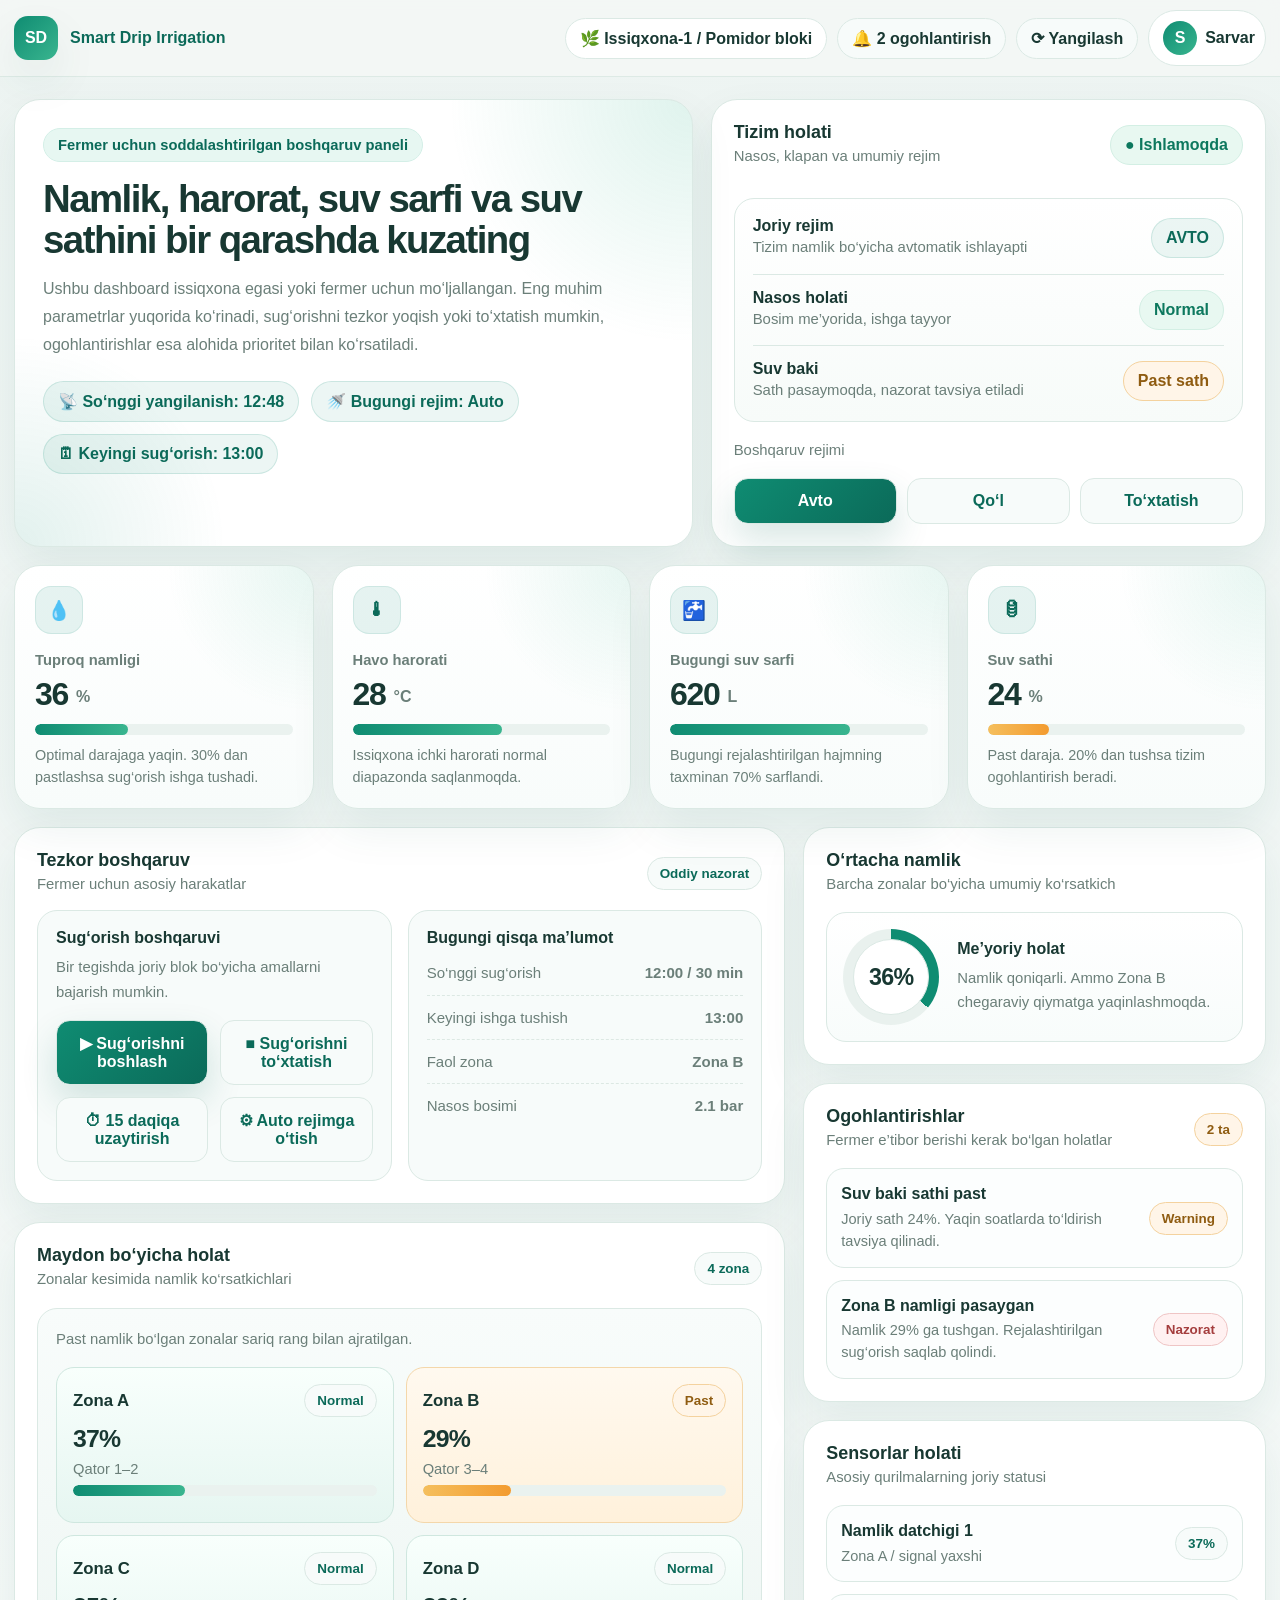
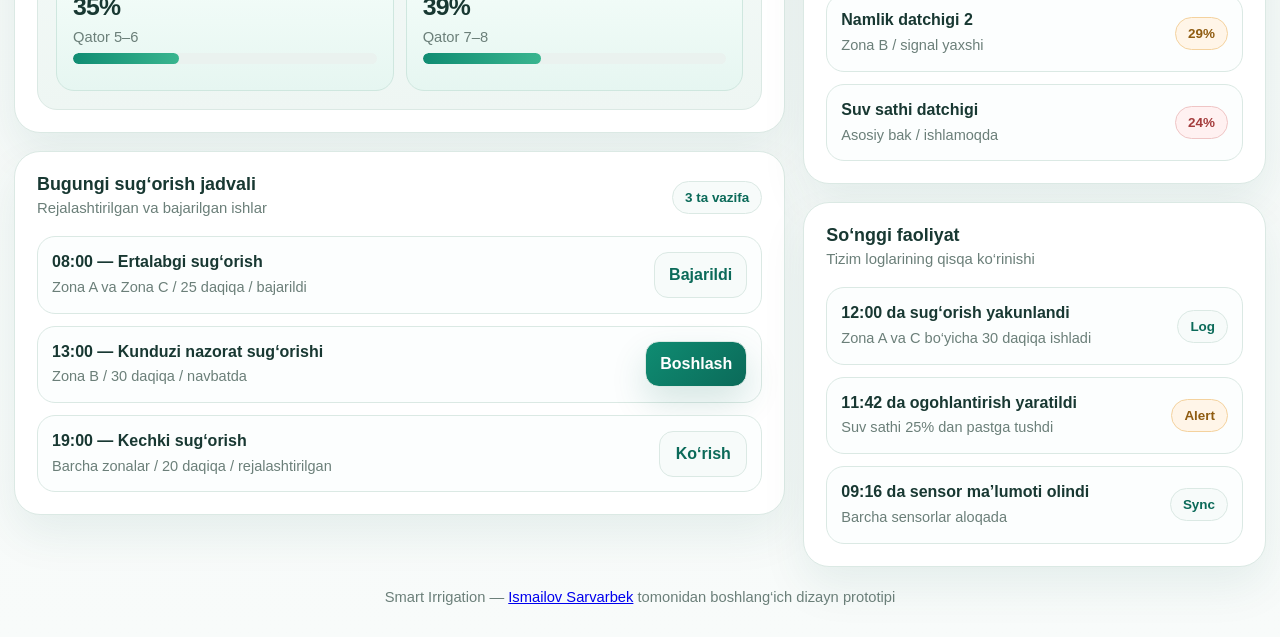
==== farmer_dashboard.html @ d33e4495 "Add files via upload" ====
<!DOCTYPE html>
<html lang="uz">
<head>
  <meta charset="UTF-8" />
  <meta name="viewport" content="width=device-width, initial-scale=1.0" />
  <title>Smart Drip Irrigation | Fermer Dashboard</title>
  <link rel="icon" href="./pic/drip_logo.png" type="image/png">
  <link rel="apple-touch-icon" href="./pic/drip_logo.png">
  <link rel="manifest" href="./pic/drip_logo.png">
  <link rel="stylesheet" href="css/style_farmer.css" />
</head>
<body>
  <header class="topbar">
    <div class="container topbar-inner">
      <a href="#" class="brand">
        <div class="brand-badge">SD</div>
        <span>Smart Drip Irrigation</span>
      </a>

      <div class="topbar-right">
        <div class="field-chip">🌿 Issiqxona-1 / Pomidor bloki</div>
        <button class="small-btn">🔔 2 ogohlantirish</button>
        <button class="small-btn">⟳ Yangilash</button>
        <div class="profile-chip">
          <div class="avatar">S</div>
          <span>Sarvar</span>
        </div>
      </div>
    </div>
  </header>

  <main class="page">
    <div class="container">
      <section class="hero">
        <div class="card hero-main">
          <div class="eyebrow">Fermer uchun soddalashtirilgan boshqaruv paneli</div>
          <h1>Namlik, harorat, suv sarfi va suv sathini bir qarashda kuzating</h1>
          <p>
            Ushbu dashboard issiqxona egasi yoki fermer uchun mo‘ljallangan. Eng muhim parametrlar yuqorida ko‘rinadi,
            sug‘orishni tezkor yoqish yoki to‘xtatish mumkin, ogohlantirishlar esa alohida prioritet bilan ko‘rsatiladi.
          </p>
          <div class="hero-meta">
            <div class="mode-pill">📡 So‘nggi yangilanish: 12:48</div>
            <div class="mode-pill">🚿 Bugungi rejim: Auto</div>
            <div class="mode-pill">🗓 Keyingi sug‘orish: 13:00</div>
          </div>
        </div>

        <aside class="card hero-side">
          <div class="card-head">
            <div>
              <h2>Tizim holati</h2>
              <div class="subtext">Nasos, klapan va umumiy rejim</div>
            </div>
            <div class="status-badge">● Ishlamoqda</div>
          </div>

          <div class="system-status">
            <div class="system-row">
              <div>
                <strong>Joriy rejim</strong>
                <div class="subtext">Tizim namlik bo‘yicha avtomatik ishlayapti</div>
              </div>
              <div class="mode-pill">AVTO</div>
            </div>
            <div class="system-row">
              <div>
                <strong>Nasos holati</strong>
                <div class="subtext">Bosim me’yorida, ishga tayyor</div>
              </div>
              <div class="status-badge">Normal</div>
            </div>
            <div class="system-row">
              <div>
                <strong>Suv baki</strong>
                <div class="subtext">Sath pasaymoqda, nazorat tavsiya etiladi</div>
              </div>
              <div class="status-badge warning">Past sath</div>
            </div>
          </div>

          <div>
            <div class="subtext" style="margin-bottom:10px;">Boshqaruv rejimi</div>
            <div class="toggle-group">
              <button class="active">Avto</button>
              <button>Qo‘l</button>
              <button>To‘xtatish</button>
            </div>
          </div>
        </aside>
      </section>

      <section class="grid stats-grid">
        <article class="card stat-card">
          <div class="icon">💧</div>
          <label>Tuproq namligi</label>
          <div class="value"><strong>36</strong><span>%</span></div>
          <div class="progress"><i style="width:36%"></i></div>
          <div class="stat-note">Optimal darajaga yaqin. 30% dan pastlashsa sug‘orish ishga tushadi.</div>
        </article>

        <article class="card stat-card">
          <div class="icon">🌡</div>
          <label>Havo harorati</label>
          <div class="value"><strong>28</strong><span>°C</span></div>
          <div class="progress"><i style="width:58%"></i></div>
          <div class="stat-note">Issiqxona ichki harorati normal diapazonda saqlanmoqda.</div>
        </article>

        <article class="card stat-card">
          <div class="icon">🚰</div>
          <label>Bugungi suv sarfi</label>
          <div class="value"><strong>620</strong><span>L</span></div>
          <div class="progress"><i style="width:70%"></i></div>
          <div class="stat-note">Bugungi rejalashtirilgan hajmning taxminan 70% sarflandi.</div>
        </article>

        <article class="card stat-card">
          <div class="icon">🛢</div>
          <label>Suv sathi</label>
          <div class="value"><strong>24</strong><span>%</span></div>
          <div class="progress warning"><i style="width:24%"></i></div>
          <div class="stat-note">Past daraja. 20% dan tushsa tizim ogohlantirish beradi.</div>
        </article>
      </section>

      <section class="grid content-grid">
        <div class="grid">
          <article class="card panel">
            <div class="card-head">
              <div>
                <h3>Tezkor boshqaruv</h3>
                <div class="subtext">Fermer uchun asosiy harakatlar</div>
              </div>
              <div class="tag">Oddiy nazorat</div>
            </div>

            <div class="control-layout">
              <div class="box">
                <strong>Sug‘orish boshqaruvi</strong>
                <div class="subtext" style="margin-top:8px;">Bir tegishda joriy blok bo‘yicha amallarni bajarish mumkin.</div>
                <div class="action-grid">
                  <button class="action-btn primary">▶ Sug‘orishni boshlash</button>
                  <button class="action-btn secondary">■ Sug‘orishni to‘xtatish</button>
                  <button class="action-btn secondary">⏱ 15 daqiqa uzaytirish</button>
                  <button class="action-btn secondary">⚙ Auto rejimga o‘tish</button>
                </div>
              </div>

              <div class="box">
                <strong>Bugungi qisqa ma’lumot</strong>
                <ul class="muted-list">
                  <li><span>So‘nggi sug‘orish</span><strong>12:00 / 30 min</strong></li>
                  <li><span>Keyingi ishga tushish</span><strong>13:00</strong></li>
                  <li><span>Faol zona</span><strong>Zona B</strong></li>
                  <li><span>Nasos bosimi</span><strong>2.1 bar</strong></li>
                </ul>
              </div>
            </div>
          </article>

          <article class="card panel">
            <div class="card-head">
              <div>
                <h3>Maydon bo‘yicha holat</h3>
                <div class="subtext">Zonalar kesimida namlik ko‘rsatkichlari</div>
              </div>
              <div class="tag">4 zona</div>
            </div>

            <div class="field-visual">
              <div class="subtext">Past namlik bo‘lgan zonalar sariq rang bilan ajratilgan.</div>
              <div class="field-map">
                <div class="zone">
                  <div class="zone-top">
                    <strong>Zona A</strong>
                    <div class="tag">Normal</div>
                  </div>
                  <div class="moisture">37%</div>
                  <span>Qator 1–2</span>
                  <div class="progress"><i style="width:37%"></i></div>
                </div>

                <div class="zone low">
                  <div class="zone-top">
                    <strong>Zona B</strong>
                    <div class="tag warn">Past</div>
                  </div>
                  <div class="moisture">29%</div>
                  <span>Qator 3–4</span>
                  <div class="progress warning"><i style="width:29%"></i></div>
                </div>

                <div class="zone">
                  <div class="zone-top">
                    <strong>Zona C</strong>
                    <div class="tag">Normal</div>
                  </div>
                  <div class="moisture">35%</div>
                  <span>Qator 5–6</span>
                  <div class="progress"><i style="width:35%"></i></div>
                </div>

                <div class="zone">
                  <div class="zone-top">
                    <strong>Zona D</strong>
                    <div class="tag">Normal</div>
                  </div>
                  <div class="moisture">39%</div>
                  <span>Qator 7–8</span>
                  <div class="progress"><i style="width:39%"></i></div>
                </div>
              </div>
            </div>
          </article>

          <article class="card panel">
            <div class="card-head">
              <div>
                <h3>Bugungi sug‘orish jadvali</h3>
                <div class="subtext">Rejalashtirilgan va bajarilgan ishlar</div>
              </div>
              <div class="tag">3 ta vazifa</div>
            </div>

            <div class="schedule-list">
              <div class="schedule-item">
                <div class="item-main">
                  <strong>08:00 — Ertalabgi sug‘orish</strong>
                  <span>Zona A va Zona C / 25 daqiqa / bajarildi</span>
                </div>
                <button class="schedule-action">Bajarildi</button>
              </div>

              <div class="schedule-item">
                <div class="item-main">
                  <strong>13:00 — Kunduzi nazorat sug‘orishi</strong>
                  <span>Zona B / 30 daqiqa / navbatda</span>
                </div>
                <button class="schedule-action primary">Boshlash</button>
              </div>

              <div class="schedule-item">
                <div class="item-main">
                  <strong>19:00 — Kechki sug‘orish</strong>
                  <span>Barcha zonalar / 20 daqiqa / rejalashtirilgan</span>
                </div>
                <button class="schedule-action">Ko‘rish</button>
              </div>
            </div>
          </article>
        </div>

        <aside class="aside-grid">
          <article class="card panel">
            <div class="card-head">
              <div>
                <h3>O‘rtacha namlik</h3>
                <div class="subtext">Barcha zonalar bo‘yicha umumiy ko‘rsatkich</div>
              </div>
            </div>

            <div class="ring-wrap">
              <div class="ring"><b>36%</b></div>
              <div>
                <strong>Me’yoriy holat</strong>
                <div class="subtext" style="margin-top:8px;">
                  Namlik qoniqarli. Ammo Zona B chegaraviy qiymatga yaqinlashmoqda.
                </div>
              </div>
            </div>
          </article>

          <article class="card panel">
            <div class="card-head">
              <div>
                <h3>Ogohlantirishlar</h3>
                <div class="subtext">Fermer e’tibor berishi kerak bo‘lgan holatlar</div>
              </div>
              <div class="tag warn">2 ta</div>
            </div>

            <div class="alerts-list">
              <div class="alert-item">
                <div class="item-main">
                  <strong>Suv baki sathi past</strong>
                  <span>Joriy sath 24%. Yaqin soatlarda to‘ldirish tavsiya qilinadi.</span>
                </div>
                <div class="tag warn">Warning</div>
              </div>

              <div class="alert-item">
                <div class="item-main">
                  <strong>Zona B namligi pasaygan</strong>
                  <span>Namlik 29% ga tushgan. Rejalashtirilgan sug‘orish saqlab qolindi.</span>
                </div>
                <div class="tag danger">Nazorat</div>
              </div>
            </div>
          </article>

          <article class="card panel">
            <div class="card-head">
              <div>
                <h3>Sensorlar holati</h3>
                <div class="subtext">Asosiy qurilmalarning joriy statusi</div>
              </div>
            </div>

            <div class="sensor-list">
              <div class="sensor-item">
                <div class="item-main">
                  <strong>Namlik datchigi 1</strong>
                  <span>Zona A / signal yaxshi</span>
                </div>
                <div class="tag">37%</div>
              </div>
              <div class="sensor-item">
                <div class="item-main">
                  <strong>Namlik datchigi 2</strong>
                  <span>Zona B / signal yaxshi</span>
                </div>
                <div class="tag warn">29%</div>
              </div>
              <div class="sensor-item">
                <div class="item-main">
                  <strong>Suv sathi datchigi</strong>
                  <span>Asosiy bak / ishlamoqda</span>
                </div>
                <div class="tag danger">24%</div>
              </div>
            </div>
          </article>

          <article class="card panel">
            <div class="card-head">
              <div>
                <h3>So‘nggi faoliyat</h3>
                <div class="subtext">Tizim loglarining qisqa ko‘rinishi</div>
              </div>
            </div>

            <div class="activity-list">
              <div class="activity-item">
                <div class="item-main">
                  <strong>12:00 da sug‘orish yakunlandi</strong>
                  <span>Zona A va C bo‘yicha 30 daqiqa ishladi</span>
                </div>
                <div class="tag">Log</div>
              </div>

              <div class="activity-item">
                <div class="item-main">
                  <strong>11:42 da ogohlantirish yaratildi</strong>
                  <span>Suv sathi 25% dan pastga tushdi</span>
                </div>
                <div class="tag warn">Alert</div>
              </div>

              <div class="activity-item">
                <div class="item-main">
                  <strong>09:16 da sensor ma’lumoti olindi</strong>
                  <span>Barcha sensorlar aloqada</span>
                </div>
                <div class="tag">Sync</div>
              </div>
            </div>
          </article>
        </aside>
      </section>

      <div class="footer-note">
        Smart Irrigation — <a href="https://t.me/ismailovsarvarbek">Ismailov Sarvarbek</a> tomonidan boshlang‘ich dizayn prototipi
      </div>
    </div>
  </main>
</body>
</html>
---- css/style_farmer.css ----
:root {
      --bg: #f3f7f6;
      --panel: #ffffff;
      --panel-soft: #f7fbfa;
      --panel-tint: #eef7f4;
      --text: #183832;
      --muted: #6b7f79;
      --line: #dbe9e4;
      --primary: #0f8c72;
      --primary-dark: #0b6a59;
      --primary-soft: #e7f7f2;
      --accent: #39b58f;
      --warning: #f3a236;
      --warning-soft: #fff5e8;
      --danger: #df5959;
      --danger-soft: #fff1f1;
      --success: #1fa971;
      --shadow: 0 20px 45px rgba(15, 86, 73, 0.08);
      --radius-xl: 26px;
      --radius-lg: 20px;
      --radius-md: 16px;
      --radius-sm: 12px;
    }

    * {
      box-sizing: border-box;
      margin: 0;
      padding: 0;
    }

    html {
      scroll-behavior: smooth;
    }

    body {
      font-family: Inter, Arial, Helvetica, sans-serif;
      background: linear-gradient(180deg, #edf4f2 0%, #f8fbfa 100%);
      color: var(--text);
    }

    button,
    input,
    select {
      font: inherit;
    }

    .container {
      width: min(1380px, calc(100% - 28px));
      margin: 0 auto;
    }

    .topbar {
      position: sticky;
      top: 0;
      z-index: 50;
      backdrop-filter: blur(10px);
      background: rgba(243, 247, 246, 0.92);
      border-bottom: 1px solid rgba(219, 233, 228, 0.9);
    }

    .topbar-inner {
      min-height: 76px;
      display: flex;
      align-items: center;
      justify-content: space-between;
      gap: 18px;
      padding: 10px 0;
    }

    .brand {
      display: flex;
      align-items: center;
      gap: 12px;
      font-weight: 800;
      color: var(--primary-dark);
      text-decoration: none;
    }

    .brand-badge {
      width: 44px;
      height: 44px;
      display: grid;
      place-items: center;
      border-radius: 14px;
      background: linear-gradient(135deg, var(--primary), var(--accent));
      color: white;
      box-shadow: var(--shadow);
      font-weight: 800;
    }

    .topbar-right {
      display: flex;
      align-items: center;
      gap: 10px;
      flex-wrap: wrap;
    }

    .field-chip,
    .profile-chip,
    .small-btn,
    .mode-pill,
    .status-badge,
    .tag {
      display: inline-flex;
      align-items: center;
      gap: 8px;
      border-radius: 999px;
      padding: 10px 14px;
      border: 1px solid var(--line);
      background: var(--panel);
      color: var(--text);
      font-weight: 700;
      text-decoration: none;
      white-space: nowrap;
    }

    .small-btn {
      cursor: pointer;
      background: var(--panel-soft);
      transition: 0.25s ease;
    }

    .small-btn:hover,
    .action-btn:hover,
    .toggle-group button:hover,
    .schedule-action:hover {
      transform: translateY(-1px);
    }

    .profile-chip {
      padding-right: 10px;
    }

    .avatar {
      width: 34px;
      height: 34px;
      border-radius: 50%;
      background: linear-gradient(135deg, var(--primary), var(--accent));
      color: white;
      display: grid;
      place-items: center;
      font-weight: 800;
    }

    .page {
      padding: 22px 0 32px;
    }

    .hero {
      display: grid;
      grid-template-columns: 1.1fr 0.9fr;
      gap: 18px;
      margin-bottom: 18px;
    }

    .card {
      background: var(--panel);
      border: 1px solid var(--line);
      border-radius: var(--radius-xl);
      box-shadow: var(--shadow);
    }

    .hero-main {
      padding: 28px;
      position: relative;
      overflow: hidden;
      background:
        radial-gradient(circle at right top, rgba(57, 181, 143, 0.16), transparent 30%),
        radial-gradient(circle at left bottom, rgba(15, 140, 114, 0.12), transparent 26%),
        var(--panel);
    }

    .eyebrow {
      display: inline-flex;
      align-items: center;
      gap: 8px;
      padding: 8px 14px;
      border-radius: 999px;
      background: var(--primary-soft);
      border: 1px solid #d4efe7;
      color: var(--primary-dark);
      font-size: 0.92rem;
      font-weight: 800;
      margin-bottom: 16px;
    }

    h1 {
      font-size: clamp(1.9rem, 3vw, 2.8rem);
      line-height: 1.08;
      letter-spacing: -0.04em;
      margin-bottom: 14px;
      max-width: 680px;
    }

    .hero-main p {
      font-size: 1rem;
      line-height: 1.75;
      color: var(--muted);
      max-width: 720px;
    }

    .hero-meta {
      margin-top: 22px;
      display: flex;
      flex-wrap: wrap;
      gap: 12px;
    }

    .hero-side {
      padding: 22px;
      display: grid;
      gap: 16px;
      align-content: start;
    }

    .card-head {
      display: flex;
      align-items: center;
      justify-content: space-between;
      gap: 12px;
      margin-bottom: 14px;
    }

    .card-head h2,
    .card-head h3 {
      font-size: 1.12rem;
      line-height: 1.2;
    }

    .subtext {
      color: var(--muted);
      line-height: 1.65;
      font-size: 0.93rem;
    }

    .system-status {
      border: 1px solid var(--line);
      background: linear-gradient(180deg, #ffffff 0%, #f7fbf9 100%);
      border-radius: var(--radius-lg);
      padding: 18px;
    }

    .system-row {
      display: flex;
      align-items: center;
      justify-content: space-between;
      gap: 12px;
      flex-wrap: wrap;
    }

    .system-row + .system-row {
      margin-top: 14px;
      padding-top: 14px;
      border-top: 1px solid var(--line);
    }

    .status-badge {
      background: #e8f8f1;
      color: #0d785e;
      border-color: #d3efe4;
    }

    .status-badge.warning {
      background: var(--warning-soft);
      color: #8f5c11;
      border-color: #f4d29e;
    }

    .mode-pill {
      background: rgba(15, 140, 114, 0.08);
      color: var(--primary-dark);
      border-color: rgba(15, 140, 114, 0.15);
    }

    .toggle-group {
      display: grid;
      grid-template-columns: repeat(3, 1fr);
      gap: 10px;
      margin-top: 16px;
    }

    .toggle-group button,
    .action-btn,
    .schedule-action {
      border: none;
      border-radius: 14px;
      padding: 13px 14px;
      font-weight: 800;
      cursor: pointer;
      transition: 0.25s ease;
    }

    .toggle-group button.active,
    .action-btn.primary,
    .schedule-action.primary {
      background: linear-gradient(135deg, var(--primary), var(--primary-dark));
      color: white;
      box-shadow: 0 16px 35px rgba(11, 106, 89, 0.16);
    }

    .toggle-group button {
      background: var(--panel-soft);
      color: var(--primary-dark);
      border: 1px solid var(--line);
    }

    .grid {
      display: grid;
      gap: 18px;
    }

    .stats-grid {
      grid-template-columns: repeat(4, 1fr);
      margin-bottom: 18px;
    }

    .stat-card {
      padding: 20px;
      position: relative;
      overflow: hidden;
      min-height: 165px;
      background:
        radial-gradient(circle at right top, rgba(57, 181, 143, 0.12), transparent 38%),
        linear-gradient(180deg, #ffffff 0%, #f8fcfb 100%);
    }

    .stat-card .icon {
      width: 48px;
      height: 48px;
      border-radius: 16px;
      display: grid;
      place-items: center;
      background: rgba(15, 140, 114, 0.1);
      color: var(--primary-dark);
      font-size: 1.2rem;
      font-weight: 900;
      margin-bottom: 18px;
      border: 1px solid rgba(15, 140, 114, 0.11);
    }

    .stat-card label {
      display: block;
      color: var(--muted);
      font-size: 0.92rem;
      font-weight: 700;
      margin-bottom: 10px;
    }

    .stat-card .value {
      display: flex;
      align-items: end;
      gap: 8px;
      margin-bottom: 14px;
    }

    .stat-card .value strong {
      font-size: 2rem;
      line-height: 1;
      letter-spacing: -0.04em;
    }

    .stat-card .value span {
      color: var(--muted);
      font-weight: 700;
      padding-bottom: 4px;
    }

    .progress {
      height: 11px;
      background: #eaf2ef;
      border-radius: 999px;
      overflow: hidden;
      margin-bottom: 10px;
    }

    .progress > i {
      display: block;
      height: 100%;
      border-radius: inherit;
      background: linear-gradient(90deg, var(--primary), var(--accent));
    }

    .progress.warning > i {
      background: linear-gradient(90deg, #f5bf5d, #f39b2f);
    }

    .stat-note {
      color: var(--muted);
      font-size: 0.9rem;
      line-height: 1.5;
    }

    .content-grid {
      grid-template-columns: 1.25fr 0.75fr;
      align-items: start;
    }

    .panel {
      padding: 22px;
    }

    .control-layout {
      display: grid;
      grid-template-columns: 1fr 1fr;
      gap: 16px;
      margin-top: 14px;
    }

    .box {
      border: 1px solid var(--line);
      border-radius: var(--radius-lg);
      background: var(--panel-soft);
      padding: 18px;
    }

    .action-grid {
      display: grid;
      grid-template-columns: repeat(2, 1fr);
      gap: 12px;
      margin-top: 16px;
    }

    .action-btn {
      background: white;
      border: 1px solid var(--line);
      color: var(--primary-dark);
      display: flex;
      align-items: center;
      justify-content: center;
      gap: 10px;
    }

    .action-btn.secondary {
      background: var(--panel-soft);
    }

    .field-visual {
      margin-top: 16px;
      border: 1px solid var(--line);
      border-radius: var(--radius-lg);
      background: linear-gradient(180deg, #f8fcfb 0%, #eef6f3 100%);
      padding: 18px;
    }

    .field-map {
      display: grid;
      grid-template-columns: repeat(2, 1fr);
      gap: 12px;
      margin-top: 16px;
    }

    .zone {
      border-radius: 18px;
      border: 1px solid #cfe7df;
      background: linear-gradient(180deg, #f8fffc 0%, #e6f6f1 100%);
      padding: 16px;
      min-height: 120px;
      display: grid;
      gap: 8px;
    }

    .zone.low {
      background: linear-gradient(180deg, #fff9ef 0%, #fff1db 100%);
      border-color: #f4d7aa;
    }

    .zone-top {
      display: flex;
      align-items: center;
      justify-content: space-between;
      gap: 10px;
    }

    .zone strong {
      font-size: 1.05rem;
    }

    .zone span {
      color: var(--muted);
      font-size: 0.92rem;
    }

    .zone .moisture {
      font-size: 1.55rem;
      font-weight: 800;
      letter-spacing: -0.03em;
    }

    .schedule-list,
    .alerts-list,
    .activity-list,
    .sensor-list {
      display: grid;
      gap: 12px;
      margin-top: 16px;
    }

    .schedule-item,
    .alert-item,
    .activity-item,
    .sensor-item {
      display: flex;
      align-items: center;
      justify-content: space-between;
      gap: 12px;
      border: 1px solid var(--line);
      border-radius: 18px;
      padding: 14px;
      background: #fcfefe;
    }

    .item-main strong {
      display: block;
      margin-bottom: 4px;
      line-height: 1.35;
    }

    .item-main span {
      color: var(--muted);
      font-size: 0.91rem;
      line-height: 1.5;
    }

    .schedule-action {
      background: var(--panel-soft);
      color: var(--primary-dark);
      border: 1px solid var(--line);
      min-width: 88px;
    }

    .tag {
      padding: 8px 12px;
      font-size: 0.84rem;
      background: var(--panel-soft);
      color: var(--primary-dark);
    }

    .tag.warn {
      background: var(--warning-soft);
      color: #8f5c11;
      border-color: #f4d29e;
    }

    .tag.danger {
      background: var(--danger-soft);
      color: #a43d3d;
      border-color: #efc5c5;
    }

    .aside-grid {
      display: grid;
      gap: 18px;
    }

    .ring-wrap {
      display: flex;
      align-items: center;
      gap: 18px;
      padding: 16px;
      border-radius: 20px;
      border: 1px solid var(--line);
      background: linear-gradient(180deg, #ffffff 0%, #f8fcfb 100%);
      margin-top: 16px;
    }

    .ring {
      width: 96px;
      height: 96px;
      border-radius: 50%;
      background: conic-gradient(var(--primary) 0 36%, #e9f1ee 36% 100%);
      display: grid;
      place-items: center;
      position: relative;
      flex: 0 0 auto;
    }

    .ring::after {
      content: "";
      position: absolute;
      inset: 10px;
      border-radius: 50%;
      background: white;
      border: 1px solid var(--line);
    }

    .ring b {
      position: relative;
      z-index: 1;
      font-size: 1.45rem;
      letter-spacing: -0.03em;
    }

    .muted-list {
      list-style: none;
      display: grid;
      gap: 10px;
      margin-top: 14px;
    }

    .muted-list li {
      display: flex;
      justify-content: space-between;
      gap: 12px;
      color: var(--muted);
      font-size: 0.94rem;
      line-height: 1.55;
      padding-bottom: 10px;
      border-bottom: 1px dashed #dce8e3;
    }

    .muted-list li:last-child {
      border-bottom: none;
      padding-bottom: 0;
    }

    .footer-note {
      margin-top: 22px;
      color: var(--muted);
      font-size: 0.92rem;
      text-align: center;
    }

    @media (max-width: 1200px) {
      .hero,
      .content-grid,
      .stats-grid {
        grid-template-columns: 1fr 1fr;
      }

      .stats-grid {
        grid-template-columns: repeat(2, 1fr);
      }
    }

    @media (max-width: 900px) {
      .hero,
      .content-grid,
      .control-layout,
      .field-map {
        grid-template-columns: 1fr;
      }

      .action-grid,
      .toggle-group {
        grid-template-columns: 1fr;
      }
    }

    @media (max-width: 640px) {
      .container {
        width: min(100% - 18px, 100%);
      }

      .topbar-inner {
        align-items: flex-start;
      }

      .hero-main,
      .hero-side,
      .panel,
      .stat-card {
        padding: 18px;
      }

      .stats-grid {
        grid-template-columns: 1fr;
      }

      .topbar-right {
        width: 100%;
      }

      .field-chip,
      .profile-chip,
      .small-btn {
        width: 100%;
        justify-content: center;
      }
    }
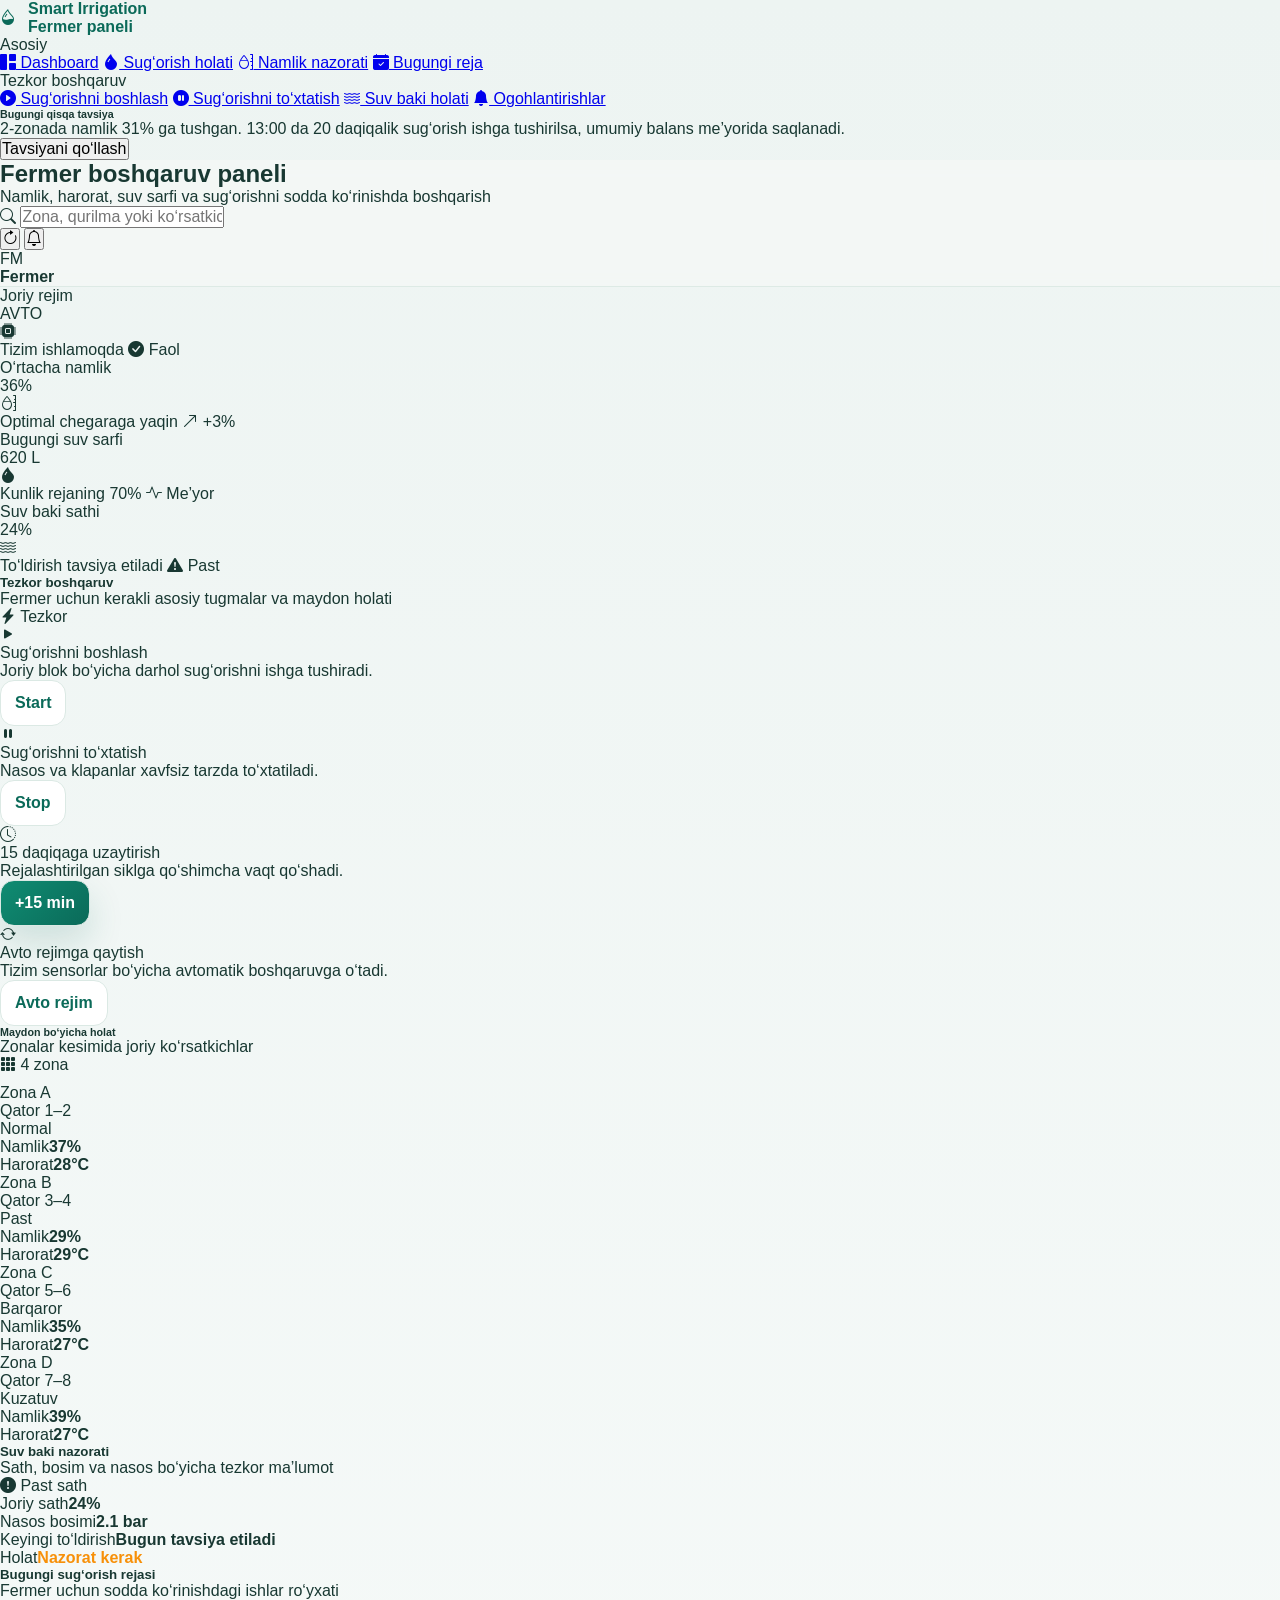
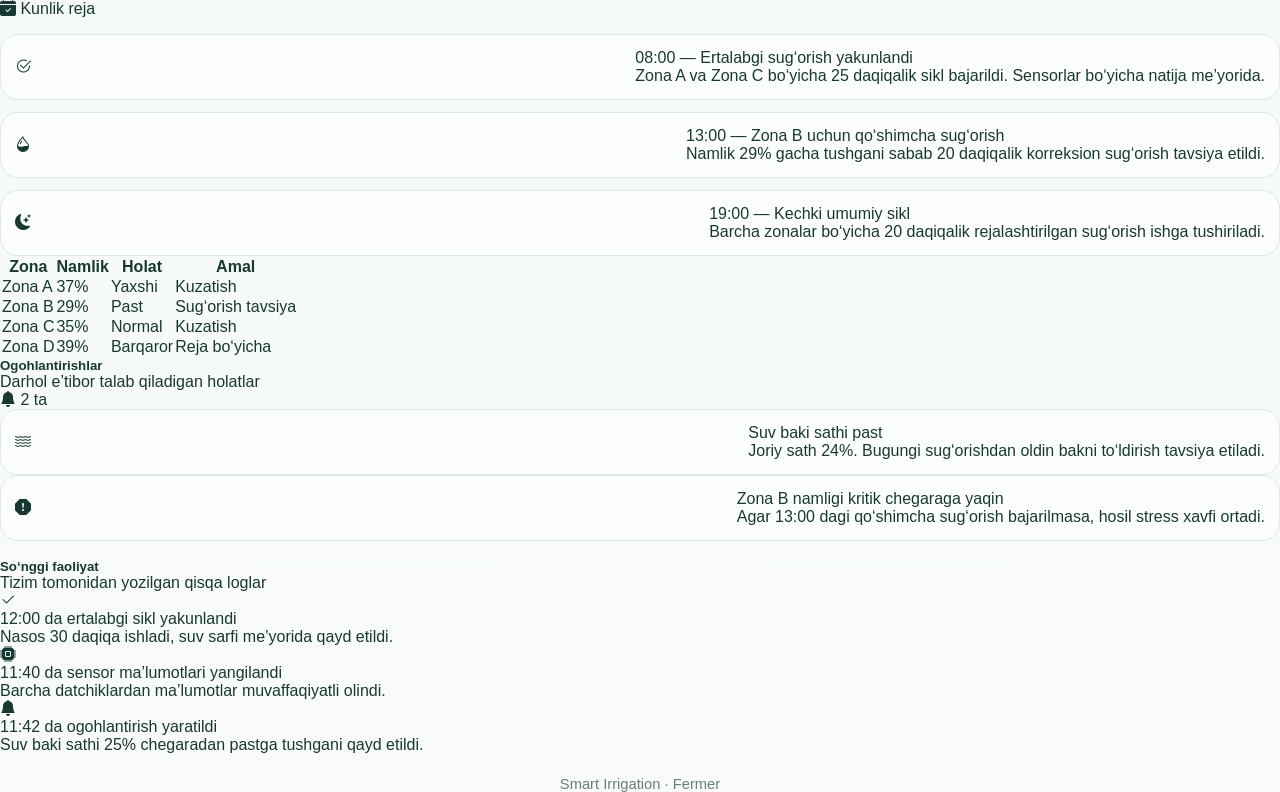
==== commit b8f921ff: "updated" ====
--- a/farmer_dashboard.html
+++ b/farmer_dashboard.html
@@ -1,378 +1,409 @@
 <!DOCTYPE html>
 <html lang="uz">
 <head>
-  <meta charset="UTF-8" />
-  <meta name="viewport" content="width=device-width, initial-scale=1.0" />
-  <title>Smart Drip Irrigation | Fermer Dashboard</title>
+  <meta charset="UTF-8">
+  <meta name="viewport" content="width=device-width, initial-scale=1.0">
+  <title>Fermer boshqaruv paneli</title>
+  <link rel="preconnect" href="https://fonts.googleapis.com">
+  <link rel="preconnect" href="https://fonts.gstatic.com" crossorigin>
+  <link href="https://fonts.googleapis.com/css2?family=Inter:wght@400;500;600;700;800&display=swap" rel="stylesheet">
+  <link href="https://cdn.jsdelivr.net/npm/bootstrap-icons@1.11.3/font/bootstrap-icons.css" rel="stylesheet">
   <link rel="icon" href="./pic/drip_logo.png" type="image/png">
-  <link rel="apple-touch-icon" href="./pic/drip_logo.png">
-  <link rel="manifest" href="./pic/drip_logo.png">
-  <link rel="stylesheet" href="css/style_farmer.css" />
+  <link rel="stylesheet" href="./css/style_farmer.css">
 </head>
 <body>
-  <header class="topbar">
-    <div class="container topbar-inner">
-      <a href="#" class="brand">
-        <div class="brand-badge">SD</div>
-        <span>Smart Drip Irrigation</span>
-      </a>
-
-      <div class="topbar-right">
-        <div class="field-chip">🌿 Issiqxona-1 / Pomidor bloki</div>
-        <button class="small-btn">🔔 2 ogohlantirish</button>
-        <button class="small-btn">⟳ Yangilash</button>
-        <div class="profile-chip">
-          <div class="avatar">S</div>
-          <span>Sarvar</span>
-        </div>
-      </div>
-    </div>
-  </header>
-
-  <main class="page">
-    <div class="container">
-      <section class="hero">
-        <div class="card hero-main">
-          <div class="eyebrow">Fermer uchun soddalashtirilgan boshqaruv paneli</div>
-          <h1>Namlik, harorat, suv sarfi va suv sathini bir qarashda kuzating</h1>
-          <p>
-            Ushbu dashboard issiqxona egasi yoki fermer uchun mo‘ljallangan. Eng muhim parametrlar yuqorida ko‘rinadi,
-            sug‘orishni tezkor yoqish yoki to‘xtatish mumkin, ogohlantirishlar esa alohida prioritet bilan ko‘rsatiladi.
-          </p>
-          <div class="hero-meta">
-            <div class="mode-pill">📡 So‘nggi yangilanish: 12:48</div>
-            <div class="mode-pill">🚿 Bugungi rejim: Auto</div>
-            <div class="mode-pill">🗓 Keyingi sug‘orish: 13:00</div>
-          </div>
-        </div>
-
-        <aside class="card hero-side">
-          <div class="card-head">
-            <div>
-              <h2>Tizim holati</h2>
-              <div class="subtext">Nasos, klapan va umumiy rejim</div>
-            </div>
-            <div class="status-badge">● Ishlamoqda</div>
-          </div>
-
-          <div class="system-status">
-            <div class="system-row">
-              <div>
-                <strong>Joriy rejim</strong>
-                <div class="subtext">Tizim namlik bo‘yicha avtomatik ishlayapti</div>
-              </div>
-              <div class="mode-pill">AVTO</div>
-            </div>
-            <div class="system-row">
-              <div>
-                <strong>Nasos holati</strong>
-                <div class="subtext">Bosim me’yorida, ishga tayyor</div>
-              </div>
-              <div class="status-badge">Normal</div>
-            </div>
-            <div class="system-row">
-              <div>
-                <strong>Suv baki</strong>
-                <div class="subtext">Sath pasaymoqda, nazorat tavsiya etiladi</div>
-              </div>
-              <div class="status-badge warning">Past sath</div>
-            </div>
-          </div>
-
-          <div>
-            <div class="subtext" style="margin-bottom:10px;">Boshqaruv rejimi</div>
-            <div class="toggle-group">
-              <button class="active">Avto</button>
-              <button>Qo‘l</button>
-              <button>To‘xtatish</button>
-            </div>
-          </div>
-        </aside>
-      </section>
-
-      <section class="grid stats-grid">
-        <article class="card stat-card">
-          <div class="icon">💧</div>
-          <label>Tuproq namligi</label>
-          <div class="value"><strong>36</strong><span>%</span></div>
-          <div class="progress"><i style="width:36%"></i></div>
-          <div class="stat-note">Optimal darajaga yaqin. 30% dan pastlashsa sug‘orish ishga tushadi.</div>
-        </article>
-
-        <article class="card stat-card">
-          <div class="icon">🌡</div>
-          <label>Havo harorati</label>
-          <div class="value"><strong>28</strong><span>°C</span></div>
-          <div class="progress"><i style="width:58%"></i></div>
-          <div class="stat-note">Issiqxona ichki harorati normal diapazonda saqlanmoqda.</div>
-        </article>
-
-        <article class="card stat-card">
-          <div class="icon">🚰</div>
-          <label>Bugungi suv sarfi</label>
-          <div class="value"><strong>620</strong><span>L</span></div>
-          <div class="progress"><i style="width:70%"></i></div>
-          <div class="stat-note">Bugungi rejalashtirilgan hajmning taxminan 70% sarflandi.</div>
-        </article>
-
-        <article class="card stat-card">
-          <div class="icon">🛢</div>
-          <label>Suv sathi</label>
-          <div class="value"><strong>24</strong><span>%</span></div>
-          <div class="progress warning"><i style="width:24%"></i></div>
-          <div class="stat-note">Past daraja. 20% dan tushsa tizim ogohlantirish beradi.</div>
-        </article>
-      </section>
-
-      <section class="grid content-grid">
-        <div class="grid">
-          <article class="card panel">
-            <div class="card-head">
-              <div>
-                <h3>Tezkor boshqaruv</h3>
-                <div class="subtext">Fermer uchun asosiy harakatlar</div>
-              </div>
-              <div class="tag">Oddiy nazorat</div>
-            </div>
-
-            <div class="control-layout">
-              <div class="box">
-                <strong>Sug‘orish boshqaruvi</strong>
-                <div class="subtext" style="margin-top:8px;">Bir tegishda joriy blok bo‘yicha amallarni bajarish mumkin.</div>
-                <div class="action-grid">
-                  <button class="action-btn primary">▶ Sug‘orishni boshlash</button>
-                  <button class="action-btn secondary">■ Sug‘orishni to‘xtatish</button>
-                  <button class="action-btn secondary">⏱ 15 daqiqa uzaytirish</button>
-                  <button class="action-btn secondary">⚙ Auto rejimga o‘tish</button>
-                </div>
-              </div>
-
-              <div class="box">
-                <strong>Bugungi qisqa ma’lumot</strong>
-                <ul class="muted-list">
-                  <li><span>So‘nggi sug‘orish</span><strong>12:00 / 30 min</strong></li>
-                  <li><span>Keyingi ishga tushish</span><strong>13:00</strong></li>
-                  <li><span>Faol zona</span><strong>Zona B</strong></li>
-                  <li><span>Nasos bosimi</span><strong>2.1 bar</strong></li>
-                </ul>
-              </div>
-            </div>
-          </article>
-
-          <article class="card panel">
-            <div class="card-head">
-              <div>
-                <h3>Maydon bo‘yicha holat</h3>
-                <div class="subtext">Zonalar kesimida namlik ko‘rsatkichlari</div>
-              </div>
-              <div class="tag">4 zona</div>
-            </div>
-
-            <div class="field-visual">
-              <div class="subtext">Past namlik bo‘lgan zonalar sariq rang bilan ajratilgan.</div>
-              <div class="field-map">
-                <div class="zone">
-                  <div class="zone-top">
-                    <strong>Zona A</strong>
-                    <div class="tag">Normal</div>
+  <div class="layout">
+    <aside class="sidebar">
+      <div class="brand">
+        <div class="brand-logo"><i class="bi bi-droplet-half"></i></div>
+        <div>
+          <h4>Smart Irrigation</h4>
+          <span>Fermer paneli</span>
+        </div>
+      </div>
+
+      <div class="menu-title">Asosiy</div>
+      <a class="nav-link active" href="#"><i class="bi bi-grid-1x2-fill"></i> Dashboard</a>
+      <a class="nav-link" href="#"><i class="bi bi-droplet-fill"></i> Sug‘orish holati</a>
+      <a class="nav-link" href="#"><i class="bi bi-moisture"></i> Namlik nazorati</a>
+      <a class="nav-link" href="#"><i class="bi bi-calendar-check-fill"></i> Bugungi reja</a>
+
+      <div class="menu-title">Tezkor boshqaruv</div>
+      <a class="nav-link" href="#"><i class="bi bi-play-circle-fill"></i> Sug‘orishni boshlash</a>
+      <a class="nav-link" href="#"><i class="bi bi-pause-circle-fill"></i> Sug‘orishni to‘xtatish</a>
+      <a class="nav-link" href="#"><i class="bi bi-water"></i> Suv baki holati</a>
+      <a class="nav-link" href="#"><i class="bi bi-bell-fill"></i> Ogohlantirishlar</a>
+
+      <div class="sidebar-card">
+        <h6>Bugungi qisqa tavsiya</h6>
+        <p>2-zonada namlik 31% ga tushgan. 13:00 da 20 daqiqalik sug‘orish ishga tushirilsa, umumiy balans me’yorida saqlanadi.</p>
+        <button type="button" class="btn-white">Tavsiyani qo‘llash</button>
+      </div>
+    </aside>
+
+    <main class="main">
+      <div class="topbar">
+        <div class="page-title">
+          <h2>Fermer boshqaruv paneli</h2>
+          <p>Namlik, harorat, suv sarfi va sug‘orishni sodda ko‘rinishda boshqarish</p>
+        </div>
+
+        <div class="search-box">
+          <i class="bi bi-search"></i>
+          <input type="text" placeholder="Zona, qurilma yoki ko‘rsatkich qidiring...">
+        </div>
+
+        <div class="actions">
+          <button class="icon-btn" aria-label="Yangilash"><i class="bi bi-arrow-clockwise"></i></button>
+          <button class="icon-btn" aria-label="Bildirishnomalar"><i class="bi bi-bell"></i><span class="notif-dot"></span></button>
+          <div class="profile-pill">
+            <div class="profile-avatar">FM</div>
+            <div>
+              <div style="font-weight: 700;">Fermer</div>
+            </div>
+          </div>
+        </div>
+      </div>
+
+      <div class="grid-4">
+        <div class="dash-card metric-card primary">
+          <div class="metric-top">
+            <div>
+              <div class="metric-label">Joriy rejim</div>
+              <div class="metric-value">AVTO</div>
+            </div>
+            <div class="metric-icon"><i class="bi bi-cpu-fill"></i></div>
+          </div>
+          <div class="metric-foot">
+            <span>Tizim ishlamoqda</span>
+            <span><i class="bi bi-check-circle-fill"></i> Faol</span>
+          </div>
+        </div>
+
+        <div class="dash-card metric-card success">
+          <div class="metric-top">
+            <div>
+              <div class="metric-label">O‘rtacha namlik</div>
+              <div class="metric-value">36%</div>
+            </div>
+            <div class="metric-icon"><i class="bi bi-moisture"></i></div>
+          </div>
+          <div class="metric-foot">
+            <span>Optimal chegaraga yaqin</span>
+            <span><i class="bi bi-arrow-up-right"></i> +3%</span>
+          </div>
+        </div>
+
+        <div class="dash-card metric-card warning">
+          <div class="metric-top">
+            <div>
+              <div class="metric-label">Bugungi suv sarfi</div>
+              <div class="metric-value">620 L</div>
+            </div>
+            <div class="metric-icon"><i class="bi bi-droplet-fill"></i></div>
+          </div>
+          <div class="metric-foot">
+            <span>Kunlik rejaning 70%</span>
+            <span><i class="bi bi-activity"></i> Me’yor</span>
+          </div>
+        </div>
+
+        <div class="dash-card metric-card purple">
+          <div class="metric-top">
+            <div>
+              <div class="metric-label">Suv baki sathi</div>
+              <div class="metric-value">24%</div>
+            </div>
+            <div class="metric-icon"><i class="bi bi-water"></i></div>
+          </div>
+          <div class="metric-foot">
+            <span>To‘ldirish tavsiya etiladi</span>
+            <span><i class="bi bi-exclamation-triangle-fill"></i> Past</span>
+          </div>
+        </div>
+      </div>
+
+      <div class="grid-2">
+        <div class="dash-card">
+          <div class="section-title">
+            <div>
+              <h5>Tezkor boshqaruv</h5>
+              <p>Fermer uchun kerakli asosiy tugmalar va maydon holati</p>
+            </div>
+            <span class="chip primary"><i class="bi bi-lightning-charge-fill"></i> Tezkor</span>
+          </div>
+
+          <div class="quick-actions">
+            <div class="action-tile">
+              <div class="tile-icon success"><i class="bi bi-play-fill"></i></div>
+              <div class="action-content">
+                <div class="action-body">
+                  <div class="tile-title">Sug‘orishni boshlash</div>
+                  <div class="tile-text">Joriy blok bo‘yicha darhol sug‘orishni ishga tushiradi.</div>
+                </div>
+                <button type="button" class="action-btn success">Start</button>
+              </div>
+            </div>
+            <div class="action-tile">
+              <div class="tile-icon warning"><i class="bi bi-pause-fill"></i></div>
+              <div class="action-content">
+                <div class="action-body">
+                  <div class="tile-title">Sug‘orishni to‘xtatish</div>
+                  <div class="tile-text">Nasos va klapanlar xavfsiz tarzda to‘xtatiladi.</div>
+                </div>
+                <button type="button" class="action-btn warning">Stop</button>
+              </div>
+            </div>
+            <div class="action-tile">
+              <div class="tile-icon primary"><i class="bi bi-clock-history"></i></div>
+              <div class="action-content">
+                <div class="action-body">
+                  <div class="tile-title">15 daqiqaga uzaytirish</div>
+                  <div class="tile-text">Rejalashtirilgan siklga qo‘shimcha vaqt qo‘shadi.</div>
+                </div>
+                <button type="button" class="action-btn primary">+15 min</button>
+              </div>
+            </div>
+            <div class="action-tile">
+              <div class="tile-icon purple"><i class="bi bi-arrow-repeat"></i></div>
+              <div class="action-content">
+                <div class="action-body">
+                  <div class="tile-title">Avto rejimga qaytish</div>
+                  <div class="tile-text">Tizim sensorlar bo‘yicha avtomatik boshqaruvga o‘tadi.</div>
+                </div>
+                <button type="button" class="action-btn purple">Avto rejim</button>
+              </div>
+            </div>
+          </div>
+
+          <div class="farm-visual">
+            <div class="section-title" style="margin-bottom: 10px;">
+              <div>
+                <h6>Maydon bo‘yicha holat</h6>
+                <p>Zonalar kesimida joriy ko‘rsatkichlar</p>
+              </div>
+              <span class="chip success"><i class="bi bi-grid-3x3-gap-fill"></i> 4 zona</span>
+            </div>
+
+            <div class="field-grid">
+              <div class="zone-card">
+                <div class="zone-head">
+                  <div>
+                    <div class="zone-name">Zona A</div>
+                    <div class="zone-sub">Qator 1–2</div>
                   </div>
-                  <div class="moisture">37%</div>
-                  <span>Qator 1–2</span>
-                  <div class="progress"><i style="width:37%"></i></div>
-                </div>
-
-                <div class="zone low">
-                  <div class="zone-top">
-                    <strong>Zona B</strong>
-                    <div class="tag warn">Past</div>
+                  <span class="chip success">Normal</span>
+                </div>
+                <div class="zone-metrics">
+                  <div class="zone-metric"><span>Namlik</span><strong>37%</strong></div>
+                  <div class="zone-metric"><span>Harorat</span><strong>28°C</strong></div>
+                </div>
+              </div>
+
+              <div class="zone-card">
+                <div class="zone-head">
+                  <div>
+                    <div class="zone-name">Zona B</div>
+                    <div class="zone-sub">Qator 3–4</div>
                   </div>
-                  <div class="moisture">29%</div>
-                  <span>Qator 3–4</span>
-                  <div class="progress warning"><i style="width:29%"></i></div>
-                </div>
-
-                <div class="zone">
-                  <div class="zone-top">
-                    <strong>Zona C</strong>
-                    <div class="tag">Normal</div>
+                  <span class="chip warning">Past</span>
+                </div>
+                <div class="zone-metrics">
+                  <div class="zone-metric"><span>Namlik</span><strong>29%</strong></div>
+                  <div class="zone-metric"><span>Harorat</span><strong>29°C</strong></div>
+                </div>
+              </div>
+
+              <div class="zone-card">
+                <div class="zone-head">
+                  <div>
+                    <div class="zone-name">Zona C</div>
+                    <div class="zone-sub">Qator 5–6</div>
                   </div>
-                  <div class="moisture">35%</div>
-                  <span>Qator 5–6</span>
-                  <div class="progress"><i style="width:35%"></i></div>
-                </div>
-
-                <div class="zone">
-                  <div class="zone-top">
-                    <strong>Zona D</strong>
-                    <div class="tag">Normal</div>
-                  </div>
-                  <div class="moisture">39%</div>
-                  <span>Qator 7–8</span>
-                  <div class="progress"><i style="width:39%"></i></div>
-                </div>
-              </div>
-            </div>
-          </article>
-
-          <article class="card panel">
-            <div class="card-head">
-              <div>
-                <h3>Bugungi sug‘orish jadvali</h3>
-                <div class="subtext">Rejalashtirilgan va bajarilgan ishlar</div>
-              </div>
-              <div class="tag">3 ta vazifa</div>
-            </div>
-
-            <div class="schedule-list">
-              <div class="schedule-item">
-                <div class="item-main">
-                  <strong>08:00 — Ertalabgi sug‘orish</strong>
-                  <span>Zona A va Zona C / 25 daqiqa / bajarildi</span>
-                </div>
-                <button class="schedule-action">Bajarildi</button>
-              </div>
-
-              <div class="schedule-item">
-                <div class="item-main">
-                  <strong>13:00 — Kunduzi nazorat sug‘orishi</strong>
-                  <span>Zona B / 30 daqiqa / navbatda</span>
-                </div>
-                <button class="schedule-action primary">Boshlash</button>
-              </div>
-
-              <div class="schedule-item">
-                <div class="item-main">
-                  <strong>19:00 — Kechki sug‘orish</strong>
-                  <span>Barcha zonalar / 20 daqiqa / rejalashtirilgan</span>
-                </div>
-                <button class="schedule-action">Ko‘rish</button>
-              </div>
-            </div>
-          </article>
-        </div>
-
-        <aside class="aside-grid">
-          <article class="card panel">
-            <div class="card-head">
-              <div>
-                <h3>O‘rtacha namlik</h3>
-                <div class="subtext">Barcha zonalar bo‘yicha umumiy ko‘rsatkich</div>
-              </div>
-            </div>
-
-            <div class="ring-wrap">
-              <div class="ring"><b>36%</b></div>
-              <div>
-                <strong>Me’yoriy holat</strong>
-                <div class="subtext" style="margin-top:8px;">
-                  Namlik qoniqarli. Ammo Zona B chegaraviy qiymatga yaqinlashmoqda.
-                </div>
-              </div>
-            </div>
-          </article>
-
-          <article class="card panel">
-            <div class="card-head">
-              <div>
-                <h3>Ogohlantirishlar</h3>
-                <div class="subtext">Fermer e’tibor berishi kerak bo‘lgan holatlar</div>
-              </div>
-              <div class="tag warn">2 ta</div>
-            </div>
-
-            <div class="alerts-list">
+                  <span class="chip success">Barqaror</span>
+                </div>
+                <div class="zone-metrics">
+                  <div class="zone-metric"><span>Namlik</span><strong>35%</strong></div>
+                  <div class="zone-metric"><span>Harorat</span><strong>27°C</strong></div>
+                </div>
+              </div>
+
+              <div class="zone-card">
+                <div class="zone-head">
+                  <div>
+                    <div class="zone-name">Zona D</div>
+                    <div class="zone-sub">Qator 7–8</div>
+                  </div>                  
+                  <span class="chip primary">Kuzatuv</span>
+                </div>
+                <div class="zone-metrics">
+                  <div class="zone-metric"><span>Namlik</span><strong>39%</strong></div>
+                  <div class="zone-metric"><span>Harorat</span><strong>27°C</strong></div>
+                </div>
+              </div>
+            </div>
+          </div>
+        </div>
+
+        <div class="dash-card">
+          <div class="section-title">
+            <div>
+              <h5>Suv baki nazorati</h5>
+              <p>Sath, bosim va nasos bo‘yicha tezkor ma’lumot</p>
+            </div>
+            <span class="chip warning"><i class="bi bi-exclamation-circle-fill"></i> Past sath</span>
+          </div>
+
+          <div class="tank">
+            <div class="tank-visual">
+              <div class="tank-fill"></div>
+            </div>
+            <div class="tank-stats">
+              <div class="tank-stat"><span>Joriy sath</span><strong>24%</strong></div>
+              <div class="tank-stat"><span>Nasos bosimi</span><strong>2.1 bar</strong></div>
+              <div class="tank-stat"><span>Keyingi to‘ldirish</span><strong>Bugun tavsiya etiladi</strong></div>
+              <div class="tank-stat"><span>Holat</span><strong style="color:#f79009;">Nazorat kerak</strong></div>
+            </div>
+          </div>
+        </div>
+      </div>
+
+      <div class="grid-main">
+        <div class="dash-card">
+          <div class="section-title">
+            <div>
+              <h5>Bugungi sug‘orish rejasi</h5>
+              <p>Fermer uchun sodda ko‘rinishdagi ishlar ro‘yxati</p>
+            </div>
+            <!-- <button type="button" class="action-btn success">+</button> -->
+            <span class="chip primary"><i class="bi bi-calendar-check-fill"></i> Kunlik reja</span>
+          </div>
+
+          <div class="schedule-list">
+            <div class="schedule-item">
+              <div class="schedule-icon success"><i class="bi bi-check2-circle"></i></div>
+              <div>
+                <div class="item-title">08:00 — Ertalabgi sug‘orish yakunlandi</div>
+                <p class="item-text">Zona A va Zona C bo‘yicha 25 daqiqalik sikl bajarildi. Sensorlar bo‘yicha natija me’yorida.</p>
+              </div>
+            </div>
+            <div class="schedule-item">
+              <div class="schedule-icon warning"><i class="bi bi-droplet-half"></i></div>
+              <div>
+                <div class="item-title">13:00 — Zona B uchun qo‘shimcha sug‘orish</div>
+                <p class="item-text">Namlik 29% gacha tushgani sabab 20 daqiqalik korreksion sug‘orish tavsiya etildi.</p>
+              </div>
+            </div>
+            <div class="schedule-item">
+              <div class="schedule-icon primary"><i class="bi bi-moon-stars-fill"></i></div>
+              <div>
+                <div class="item-title">19:00 — Kechki umumiy sikl</div>
+                <p class="item-text">Barcha zonalar bo‘yicha 20 daqiqalik rejalashtirilgan sug‘orish ishga tushiriladi.</p>
+              </div>
+            </div>
+          </div>
+
+          <table class="mini-table">
+            <thead>
+              <tr>
+                <th>Zona</th>
+                <th>Namlik</th>
+                <th>Holat</th>
+                <th>Amal</th>
+              </tr>
+            </thead>
+            <tbody>
+              <tr>
+                <td>Zona A</td>
+                <td>37%</td>
+                <td><span class="chip success">Yaxshi</span></td>
+                <td>Kuzatish</td>
+              </tr>
+              <tr>
+                <td>Zona B</td>
+                <td>29%</td>
+                <td><span class="chip warning">Past</span></td>
+                <td>Sug‘orish tavsiya</td>
+              </tr>
+              <tr>
+                <td>Zona C</td>
+                <td>35%</td>
+                <td><span class="chip success">Normal</span></td>
+                <td>Kuzatish</td>
+              </tr>
+              <tr>
+                <td>Zona D</td>
+                <td>39%</td>
+                <td><span class="chip primary">Barqaror</span></td>
+                <td>Reja bo‘yicha</td>
+              </tr>
+            </tbody>
+          </table>
+        </div>
+
+        <div style="display:grid; gap:18px;">
+          <div class="dash-card">
+            <div class="section-title">
+              <div>
+                <h5>Ogohlantirishlar</h5>
+                <p>Darhol e’tibor talab qiladigan holatlar</p>
+              </div>
+              <span class="chip danger"><i class="bi bi-bell-fill"></i> 2 ta</span>
+            </div>
+            <div class="alert-list">
               <div class="alert-item">
-                <div class="item-main">
-                  <strong>Suv baki sathi past</strong>
-                  <span>Joriy sath 24%. Yaqin soatlarda to‘ldirish tavsiya qilinadi.</span>
-                </div>
-                <div class="tag warn">Warning</div>
-              </div>
-
+                <div class="alert-icon warning"><i class="bi bi-water"></i></div>
+                <div>
+                  <div class="item-title">Suv baki sathi past</div>
+                  <p class="item-text">Joriy sath 24%. Bugungi sug‘orishdan oldin bakni to‘ldirish tavsiya etiladi.</p>
+                </div>
+              </div>
               <div class="alert-item">
-                <div class="item-main">
-                  <strong>Zona B namligi pasaygan</strong>
-                  <span>Namlik 29% ga tushgan. Rejalashtirilgan sug‘orish saqlab qolindi.</span>
-                </div>
-                <div class="tag danger">Nazorat</div>
-              </div>
-            </div>
-          </article>
-
-          <article class="card panel">
-            <div class="card-head">
-              <div>
-                <h3>Sensorlar holati</h3>
-                <div class="subtext">Asosiy qurilmalarning joriy statusi</div>
-              </div>
-            </div>
-
-            <div class="sensor-list">
-              <div class="sensor-item">
-                <div class="item-main">
-                  <strong>Namlik datchigi 1</strong>
-                  <span>Zona A / signal yaxshi</span>
-                </div>
-                <div class="tag">37%</div>
-              </div>
-              <div class="sensor-item">
-                <div class="item-main">
-                  <strong>Namlik datchigi 2</strong>
-                  <span>Zona B / signal yaxshi</span>
-                </div>
-                <div class="tag warn">29%</div>
-              </div>
-              <div class="sensor-item">
-                <div class="item-main">
-                  <strong>Suv sathi datchigi</strong>
-                  <span>Asosiy bak / ishlamoqda</span>
-                </div>
-                <div class="tag danger">24%</div>
-              </div>
-            </div>
-          </article>
-
-          <article class="card panel">
-            <div class="card-head">
-              <div>
-                <h3>So‘nggi faoliyat</h3>
-                <div class="subtext">Tizim loglarining qisqa ko‘rinishi</div>
-              </div>
-            </div>
-
-            <div class="activity-list">
-              <div class="activity-item">
-                <div class="item-main">
-                  <strong>12:00 da sug‘orish yakunlandi</strong>
-                  <span>Zona A va C bo‘yicha 30 daqiqa ishladi</span>
-                </div>
-                <div class="tag">Log</div>
-              </div>
-
-              <div class="activity-item">
-                <div class="item-main">
-                  <strong>11:42 da ogohlantirish yaratildi</strong>
-                  <span>Suv sathi 25% dan pastga tushdi</span>
-                </div>
-                <div class="tag warn">Alert</div>
-              </div>
-
-              <div class="activity-item">
-                <div class="item-main">
-                  <strong>09:16 da sensor ma’lumoti olindi</strong>
-                  <span>Barcha sensorlar aloqada</span>
-                </div>
-                <div class="tag">Sync</div>
-              </div>
-            </div>
-          </article>
-        </aside>
-      </section>
-
-      <div class="footer-note">
-        Smart Irrigation — <a href="https://t.me/ismailovsarvarbek">Ismailov Sarvarbek</a> tomonidan boshlang‘ich dizayn prototipi
-      </div>
-    </div>
-  </main>
+                <div class="alert-icon danger"><i class="bi bi-exclamation-octagon-fill"></i></div>
+                <div>
+                  <div class="item-title">Zona B namligi kritik chegaraga yaqin</div>
+                  <p class="item-text">Agar 13:00 dagi qo‘shimcha sug‘orish bajarilmasa, hosil stress xavfi ortadi.</p>
+                </div>
+              </div>
+            </div>
+          </div>
+
+          <div class="dash-card">
+            <div class="section-title">
+              <div>
+                <h5>So‘nggi faoliyat</h5>
+                <p>Tizim tomonidan yozilgan qisqa loglar</p>
+              </div>
+            </div>
+            <div class="task-list">
+              <div class="task-item">
+                <div class="task-icon success"><i class="bi bi-check2"></i></div>
+                <div>
+                  <div class="item-title">12:00 da ertalabgi sikl yakunlandi</div>
+                  <p class="item-text">Nasos 30 daqiqa ishladi, suv sarfi me’yorida qayd etildi.</p>
+                </div>
+              </div>
+              <div class="task-item">
+                <div class="task-icon primary"><i class="bi bi-cpu-fill"></i></div>
+                <div>
+                  <div class="item-title">11:40 da sensor ma’lumotlari yangilandi</div>
+                  <p class="item-text">Barcha datchiklardan ma’lumotlar muvaffaqiyatli olindi.</p>
+                </div>
+              </div>
+              <div class="task-item">
+                <div class="task-icon warning"><i class="bi bi-bell-fill"></i></div>
+                <div>
+                  <div class="item-title">11:42 da ogohlantirish yaratildi</div>
+                  <p class="item-text">Suv baki sathi 25% chegaradan pastga tushgani qayd etildi.</p>
+                </div>
+              </div>
+            </div>
+          </div>
+        </div>
+      </div>
+
+      <div class="footer-note">Smart Irrigation · Fermer</div>
+    </main>
+  </div>
 </body>
 </html>
